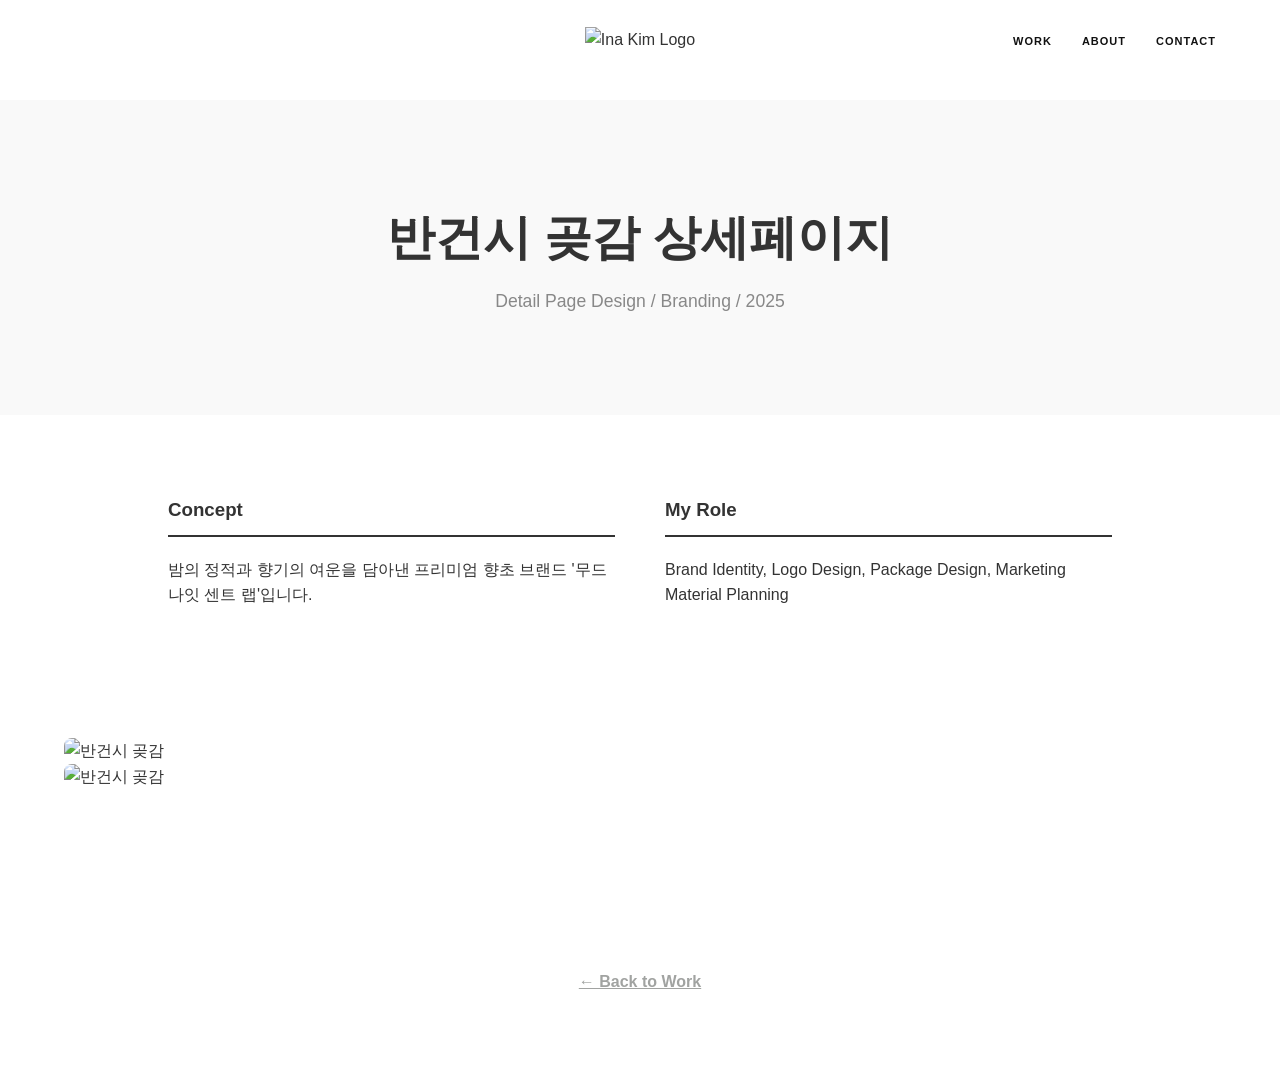
==== project-detail-page-01.html @ 6e964e6e "Add files via upload" ====
<!DOCTYPE html>
<html lang="ko">
<head>
    <meta charset="UTF-8">
    <meta name="viewport" content="width=device-width, initial-scale=1.0">
    <title>Moodnight Scent Lab | Project Detail</title>
    <link rel="stylesheet" href="style.css"> </head>
<body>
<header>
    <nav>
        <div class="nav-left"></div>

        <div class="logo">
            <a href="index.html">
                <img src="assets/logo.png" alt="Ina Kim Logo">
            </a>
        </div>

        <ul class="nav-menu">
            <li><a href="#work">WORK</a></li>
            <li><a href="#about">ABOUT</a></li>
            <li><a href="#contact">CONTACT</a></li>
        </ul>
    </nav>
</header>

    <main class="project-detail">
        <section class="project-hero">
            <h1>반건시 곶감 상세페이지</h1>
            <p class="category">Detail Page Design / Branding / 2025</p>
        </section>

        <section class="project-info">
            <div class="info-item">
                <h3>Concept</h3>
                <p>밤의 정적과 향기의 여운을 담아낸 프리미엄 향초 브랜드 '무드나잇 센트 랩'입니다.</p>
            </div>
            <div class="info-item">
                <h3>My Role</h3>
                <p>Brand Identity, Logo Design, Package Design, Marketing Material Planning</p>
            </div>
        </section>

        <section class="project-images">
            <div class="full-img">
                <img src="assets/detail/detail-01.png" alt="반건시 곶감">
                 <img src="assets/detail/detail-02.png" alt="반건시 곶감">
            </div>
        </section>

        <div class="back-to-home">
            <a href="index.html#work">← Back to Work</a>
        </div>
    </main>
</body>
</html>
---- style.css ----
/* 기본 초기화 */
* { margin: 0; padding: 0; box-sizing: border-box; }

html {
    scroll-behavior: smooth;
}



body { font-family: 'Pretendard', sans-serif; line-height: 1.6; color: #333; }
a { text-decoration: none; color: inherit; }

section {
    scroll-margin-top: 80px; /* 네비게이션 바에 가려지지 않게 해줍니다 */
}

/* 네비게이션 */

nav {
    display: flex;
    justify-content: space-between;
    align-items: center;
    padding: 0 5%;
    position: fixed;
    width: 100%;
    height: 80px;
    top: 0;
    left: 0;
    background: rgba(255, 255, 255, 0.95);
    z-index: 1000;
    box-sizing: border-box;
}

.nav-left { flex: 1; } /* 왼쪽 균형용 */

.logo {
    flex: 1;
    display: flex;
    justify-content: center;
}

.logo img {
    height: 30px; /* 로고 크기 조절 */
    width: auto;
}

.nav-menu {
    flex: 1;
    display: flex;
    justify-content: flex-end;
    list-style: none;
    gap: 30px;
}

.nav-menu a {
    text-decoration: none;
    color: #111;
    font-size: 11px;
    font-weight: 600;
    letter-spacing: 1px;
    transition: 0.3s;
}

.nav-menu a:hover {
    color: #4433ff;
}

/* 모바일에서도 메뉴가 사라지지 않고 작게 보이도록 유지 */
@media (max-width: 768px) {
    .nav-menu { gap: 15px; }
    .nav-menu a { font-size: 10px; }
    .logo img { height: 25px; }
}

/* 히로 섹션 */
#hero {
    position: relative;
    height: 100vh; /* 화면을 꽉 채우도록 변경 */
    overflow: hidden;
    display: flex;
    justify-content: center;
    align-items: center;
}
#hero h1 { font-size: 3.5rem; margin-bottom: 1rem; }

/* 동영상 스타일: 배경으로 꽉 채우기 */
.back-video {
    position: absolute;
    top: 0;
    left: 0;
    width: 100%;
    height: 100%;
    object-fit: cover; /* 영상 비율을 유지하며 꽉 채움 */
    z-index: -1; /* 텍스트보다 뒤로 가게 설정 */
}

/* 동영상 위 텍스트 가독성을 위한 설정 */
.hero-content {
    color: #fff; /* 배경이 어두울 경우 대비를 위해 흰색 권장 */
    text-shadow: 0 2px 10px rgba(0,0,0,0.3);
    text-align: center;
}

/* 프로젝트 그리드 */
#work { padding: 5rem 5%; }
.grid {
    display: grid;
    /* 1fr(비율)을 3번 반복하여 한 줄에 3개를 고정합니다 */
    grid-template-columns: repeat(3, 1fr); 
    gap: 2rem; /* 카드 사이의 간격 */
}
.project-card { cursor: pointer; transition: transform 0.3s ease; 
text-decoration: none; /* 밑줄 제거 */
    color: inherit;        /* 부모 텍스트 색상 유지 */
    display: block;       /* 카드 전체가 클릭 가능하도록 설정 */
    cursor: pointer; 
    transition: transform 0.3s ease;}
.project-card:hover { transform: translateY(-10px); }

.image-box {
background: #f0f0f0;
    aspect-ratio: 16 / 10;
    overflow: hidden; /* 이미지가 박스 밖으로 나가지 않게 함 */
    border-radius: 12px;
    margin-bottom: 1rem;
    display: flex;
    justify-content: center;
    align-items: center;
}

.image-box img {
    width: 100%;
    height: 100%;
    object-fit: cover; /* 이미지가 박스 비율에 맞춰 꽉 차게 조절 */
    transition: transform 0.4s ease; /* 마우스 올렸을 때 애니메이션 */
}

/* 마우스 올리면 이미지가 살짝 커지는 효과 */
.project-card:hover .image-box img {
    transform: scale(1.05);
}

/* About 섹션 전체 컨테이너 */
#about {
    padding: 100px 10%;
    background-color: #fff;
}

.about-container {
    max-width: 1200px;
    margin: 0 auto;
}

/* 상단 프로필 영역 */
.about-main {
    display: flex;
    gap: 80px;
    align-items: center;
    margin-bottom: 80px;
}

.about-image img {
    width: 350px; /* 이미지 크기 조절 */
    border-radius: 20px;
}

.about-text h2 { font-size: 2.5rem; margin-bottom: 10px; color: #111; }
.name-en { font-family: 'cursive'; font-size: 1.8rem; color: #4433ff; margin-bottom: 20px; }
.intro-title { font-size: 1.2rem; font-weight: bold; margin-bottom: 20px; }
.intro-desc p { margin-bottom: 15px; color: #666; font-size: 1rem; }

.btn-more {
    display: inline-block;
    margin-top: 20px;
    color: #79a1ec;
    font-weight: bold;
    text-decoration: none;
}

/* 하단 상세 정보 영역 */
.about-detail {
    display: flex;
    gap: 60px;
    border-top: 1px solid #eee;
    padding-top: 50px;
}

.detail-column { flex: 1; }
.detail-column h3 { font-size: 1.5rem; margin-bottom: 25px; color: #111; }
.detail-column ul { list-style: none; }
.detail-column li { margin-bottom: 15px; font-size: 0.95rem; color: #333; }
.detail-column li span { 
    display: inline-block; 
    width: 150px; 
    color: #888; 
    font-weight: 500;
}

/* Skills 섹션 정갈한 스타일 */
.skill-icons {
    display: flex;
    gap: 25px; /* 아이콘 사이 간격 */
    margin-top: 15px;
}

.skill-item {
    display: flex;
    flex-direction: column;
    align-items: center;
    gap: 8px;
}

.skill-item img {
    width: 35px; /* 이나님이 원하셨던 작고 정갈한 크기 */
    height: 35px;
    object-fit: contain;
    filter: grayscale(100%); /* 기본은 무채색으로 차분하게 */
    opacity: 0.6;
    transition: 0.3s ease;
}

.skill-item span {
    font-size: 10px;
    color: #999;
    text-transform: uppercase;
    letter-spacing: 0.5px;
}

/* 마우스 올렸을 때만 컬러로 강조 */
.skill-item:hover img {
    filter: grayscale(0%);
    opacity: 1;
    transform: translateY(-3px); /* 살짝 위로 올라가는 효과 */
}

.skill-item:hover span {
    color: #333;
}

/* 프로젝트 상세 페이지 스타일 */
.project-detail {
    padding-top: 100px; /* 네비게이션 공간 확보 */
}

.project-hero {
    text-align: center;
    padding: 100px 5%;
    background: #f9f9f9;
}

.project-hero h1 { font-size: 3rem; margin-bottom: 10px; }
.category { color: #888; font-size: 1.1rem; }

.project-info {
    display: flex;
    gap: 50px;
    padding: 80px 10%;
    max-width: 1200px;
    margin: 0 auto;
}

.info-item { flex: 1; }
.info-item h3 { border-bottom: 2px solid #333; padding-bottom: 10px; margin-bottom: 20px; }

/* 이미지 나열 스타일 */
.project-images { padding: 50px 5%; }
.project-images div { margin-bottom: 50px; }
.project-images img { width: 100%; border-radius: 8px; display: block; }

/* 2단 이미지 그리드 */
.grid-img {
    display: grid;
    grid-template-columns: 1fr 1fr;
    gap: 20px;
}

.back-to-home {
    text-align: center;
    padding: 80px 0;
}

.back-to-home a {
    font-weight: bold;
    color: #a1a3a1;
    text-decoration: underline;
}

#back-to-top {
    display: none; /* 처음에는 숨김 */
    position: fixed; /* 화면에 고정 */
    bottom: 30px; /* 바닥에서 30px */
    right: 30px; /* 오른쪽에서 30px */
    z-index: 1000; /* 다른 요소보다 확실히 위에 표시 */
    border: none;
    outline: none;
    background-color: #6b3a3a; /* 이나님의 브랜드 컬러 */
    color: white;
    cursor: pointer;
    
    /* 크기 및 모양 */
    width: 50px;
    height: 50px;
    border-radius: 50%; /* 동그란 모양 */
    
    /* 중앙 정렬 핵심 (기존 padding: 15px 제거) */
    display: flex;
    justify-content: center; /* 가로 중앙 */
    align-items: center;     /* 세로 중앙 */
    padding: 0;             /* 패딩 제거가 중요합니다! */
    padding-bottom: 4px;    /* 시각적으로 조금 더 위로 올리고 싶을 때 미세 조정 */
    
    font-size: 25px;
    transition: 0.3s; /* 부드러운 변화 */
    box-shadow: 0 4px 10px rgba(0,0,0,0.1);
}

#back-to-top:hover {
    background-color: #8f8f8f; /* 호버 시 색상 변경 */
    transform: translateY(-5px); /* 살짝 떠오르는 효과 */
}

/* Contact 섹션 스타일 */
#contact {
    padding: 150px 10%;
    text-align: center;
    background-color: #fff;
}

.contact-container h3 {
    font-size: 1.5rem;
    font-weight: 500;
    color: #333;
    margin-bottom: 20px;
}

.email-link {
    display: block;
    font-size: 4rem; /* 큼직한 이메일 폰트 */
    font-weight: 800;
    color: #111;
    text-decoration: none;
    margin-bottom: 30px;
    transition: color 0.3s;
}

.email-link:hover {
    color: #4433ff; /* 포인트 컬러로 변경 */
}

#contact p {
    color: #666;
    margin-bottom: 25px;
}

.btn-mail {
    display: inline-block;
    color: #4433ff;
    font-weight: bold;
    text-decoration: none;
    border-bottom: 1px solid #4433ff;
    padding-bottom: 5px;
}

/* Footer 스타일 */
footer {
    padding: 50px 10%;
    border-top: 1px solid #eee;
    background-color: #fff;
}

.footer-container {
    display: flex;
    justify-content: space-between;
    align-items: center;
    max-width: 1200px;
    margin: 0 auto;
}

.copyright {
    font-size: 0.9rem;
    color: #999;
}

.footer-links a {
    font-size: 0.8rem;
    color: #666;
    text-decoration: none;
    margin-left: 25px;
    font-weight: 600;
}

.footer-links a:hover {
    color: #111;
}

/* 모바일 화면을 위한 반응형 설정 (선택 사항) */
@media (max-width: 1024px) {
    .grid {
        grid-template-columns: repeat(2, 1fr); /* 태블릿에서는 2개 */
    }
}

@media (max-width: 768px) {
    .grid {
        grid-template-columns: 1fr; /* 모바일에서는 1개 */
    }
}
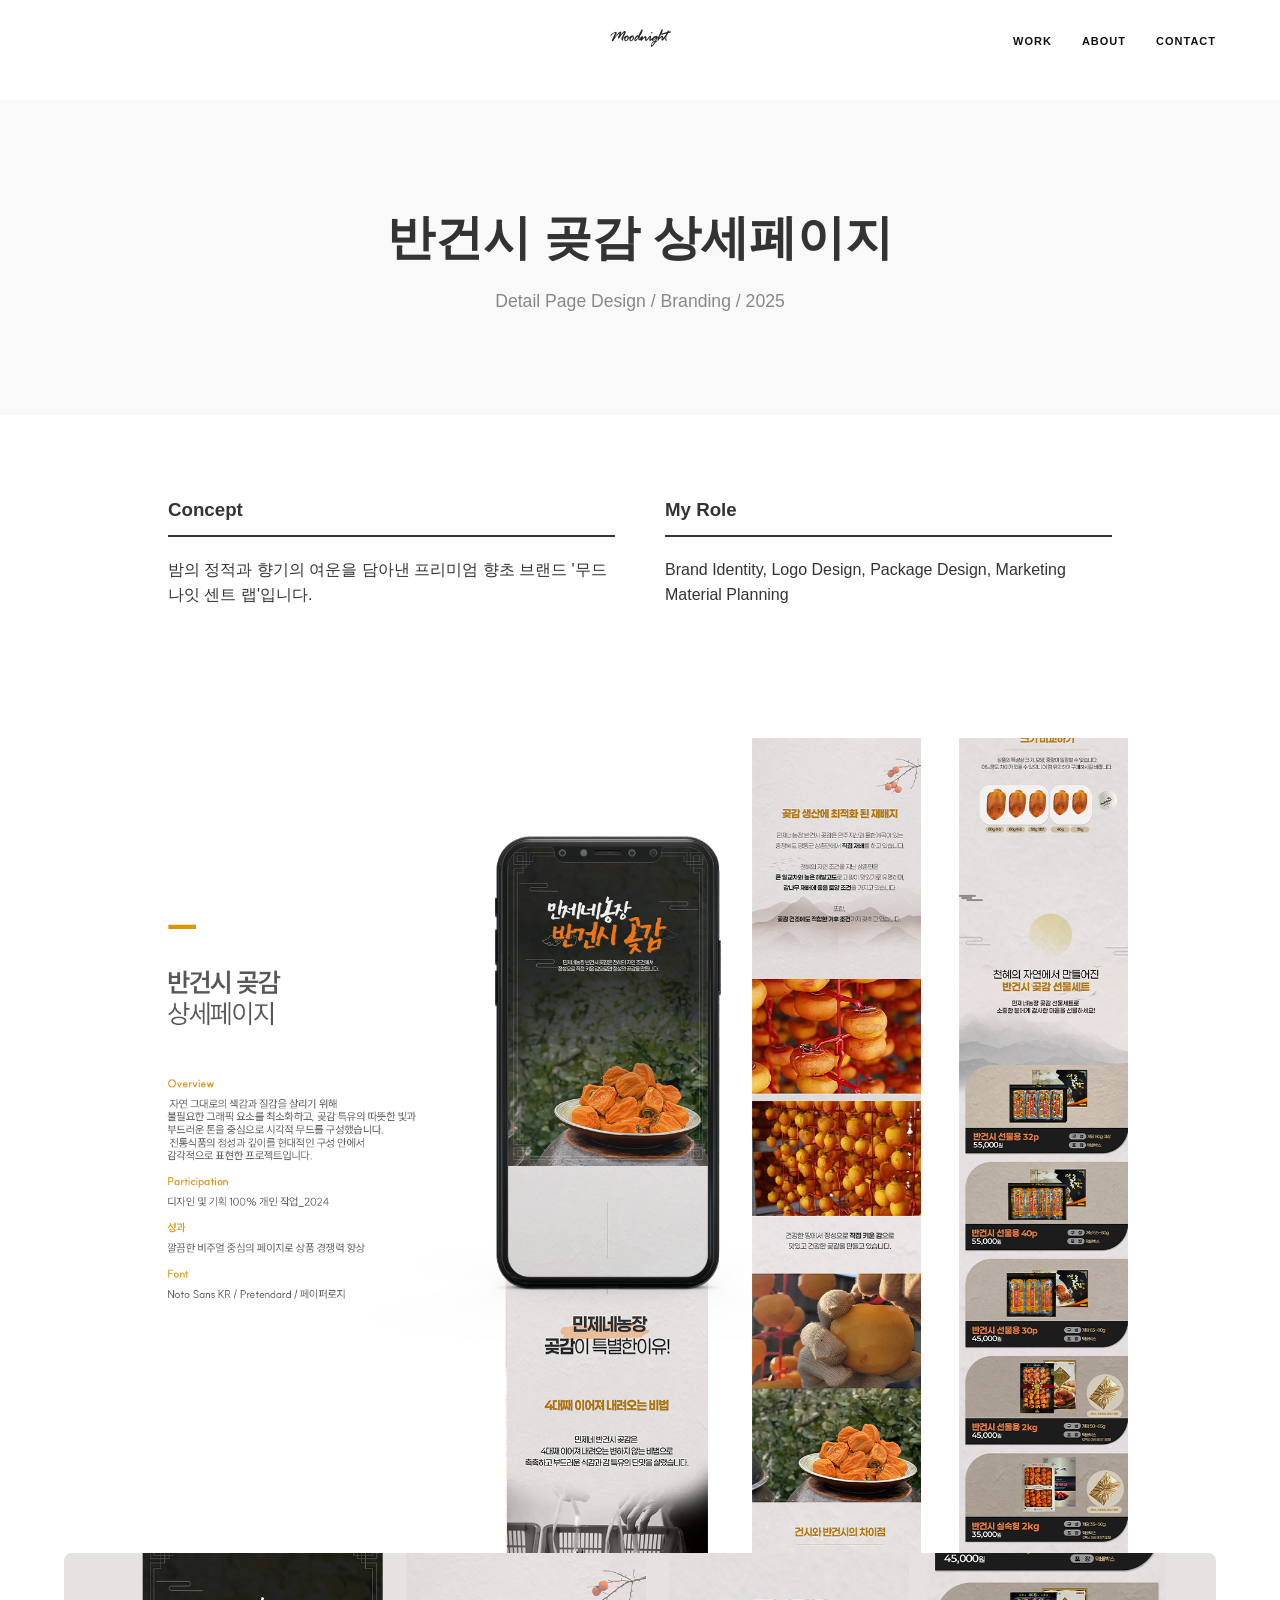
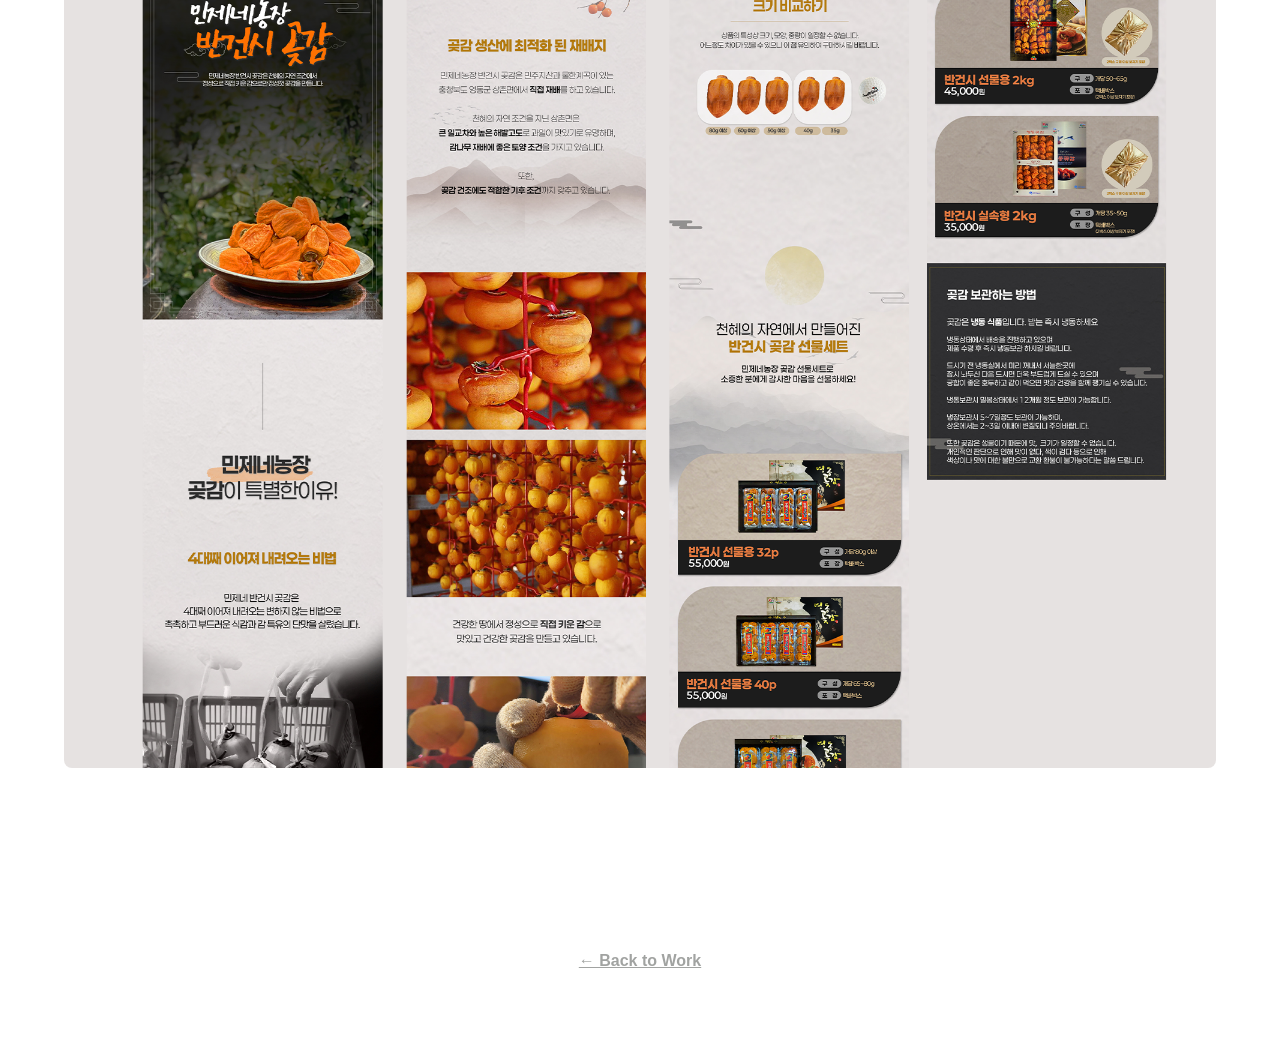
==== commit 3057d86e: "Update project-detail-page-01.html" ====
--- a/project-detail-page-01.html
+++ b/project-detail-page-01.html
@@ -17,9 +17,9 @@
         </div>
 
         <ul class="nav-menu">
-            <li><a href="#work">WORK</a></li>
-            <li><a href="#about">ABOUT</a></li>
-            <li><a href="#contact">CONTACT</a></li>
+            <li><a href="index.html#work">WORK</a></li>
+            <li><a href="index.html#about">ABOUT</a></li>
+            <li><a href="index.html#contact">CONTACT</a></li>
         </ul>
     </nav>
 </header>
@@ -53,4 +53,5 @@
         </div>
     </main>
 </body>
-</html>+
+</html>
